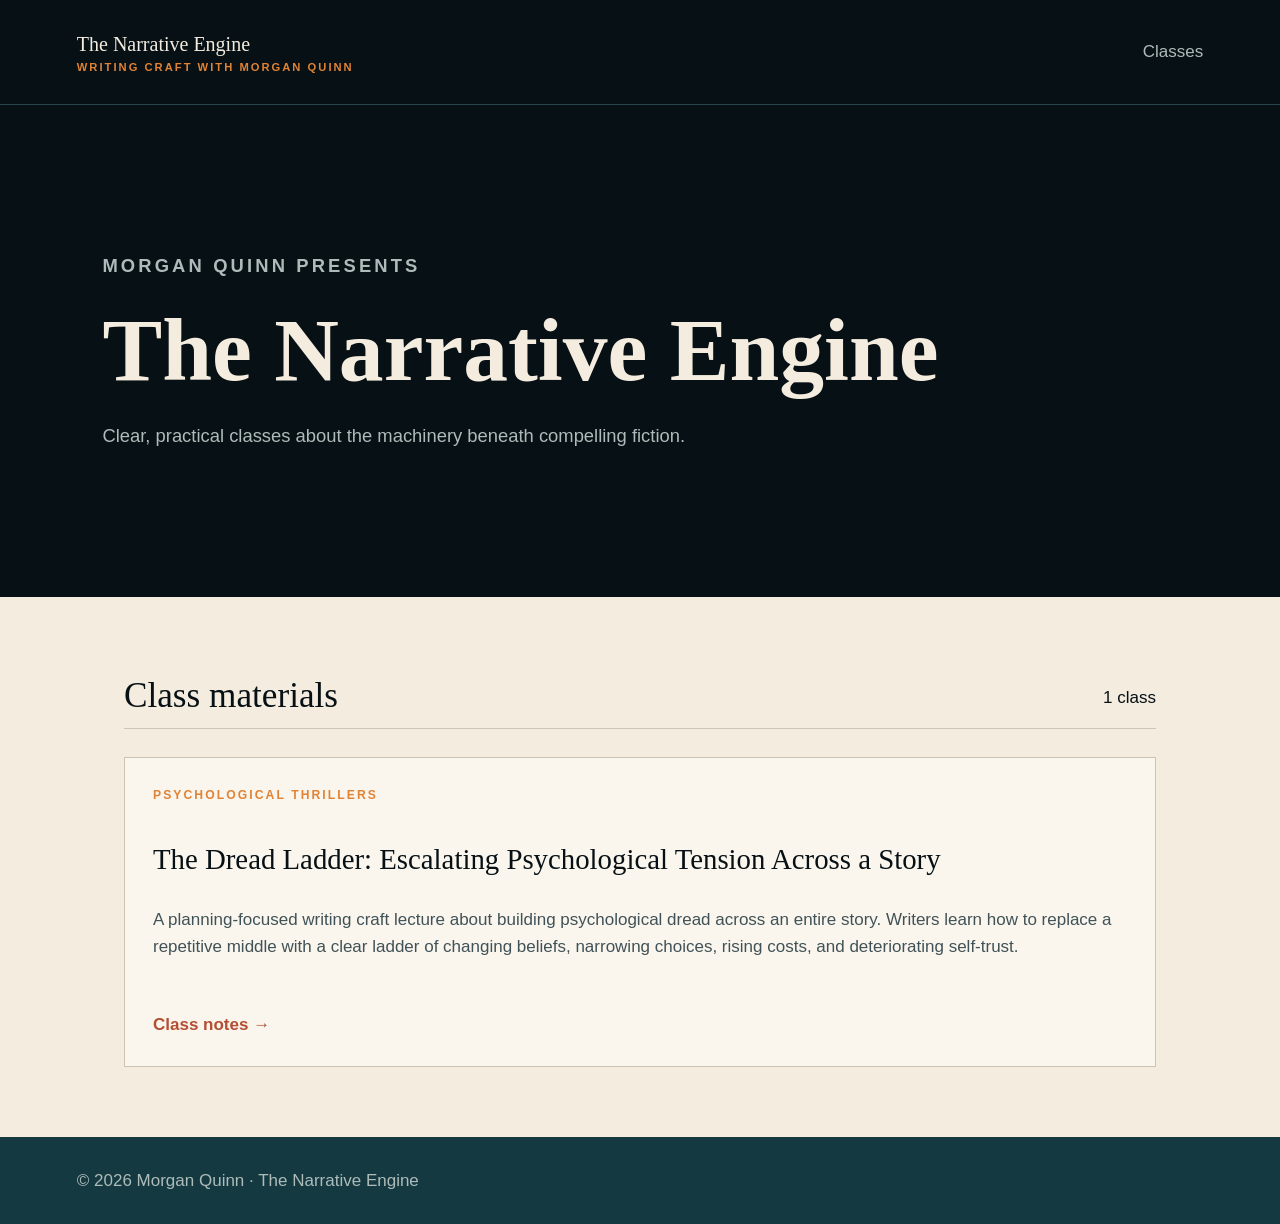
==== index.html @ a8697967 "Launch The Narrative Engine student site" ====
<!doctype html><html lang="en"><head><meta charset="utf-8"><meta name="viewport" content="width=device-width,initial-scale=1"><title>Writing craft classes | The Narrative Engine</title><meta name="description" content="Writing craft classes and student materials from Morgan Quinn."><link rel="stylesheet" href="assets/styles.css"></head><body><header class="masthead"><a class="wordmark" href="index.html">The Narrative Engine<span>Writing craft with Morgan Quinn</span></a><nav><a href="index.html#classes">Classes</a></nav></header><main><section class="hero"><div class="hero-inner"><p class="eyebrow">Morgan Quinn presents</p><h1>The Narrative Engine</h1><p>Clear, practical classes about the machinery beneath compelling fiction.</p></div></section><section class="page" id="classes"><div class="section-heading"><h2>Class materials</h2><p>1 class</p></div><div class="catalog"><a class="card" href="courses/the-dread-ladder/"><span class="eyebrow">Psychological thrillers</span><h2>The Dread Ladder: Escalating Psychological Tension Across a Story</h2><p>A planning-focused writing craft lecture about building psychological dread across an entire story. Writers learn how to replace a repetitive middle with a clear ladder of changing beliefs, narrowing choices, rising costs, and deteriorating self-trust.</p><footer>Class notes →</footer></a></div></section></main><footer class="site-footer">© 2026 Morgan Quinn · The Narrative Engine</footer></body></html>
---- assets/styles.css ----
:root{--ink:#071014;--petrol:#143941;--bone:#f3ecdf;--fog:#adbbb9;--copper:#b34f32;--amber:#e18334}*{box-sizing:border-box}body{margin:0;background:var(--bone);color:var(--ink);font-family:Inter,Aptos,"Segoe UI",sans-serif;font-size:17px;line-height:1.6}a{color:inherit}.masthead{background:var(--ink);color:var(--bone);padding:28px clamp(24px,6vw,84px);display:flex;align-items:center;justify-content:space-between;gap:24px}.wordmark{font-family:Georgia,serif;font-size:1.25rem;text-decoration:none}.wordmark span{display:block;color:var(--amber);font:700 .7rem/1.4 Inter,sans-serif;letter-spacing:.18em;text-transform:uppercase}.masthead nav a{color:var(--fog);text-decoration:none}.hero{background:var(--ink);color:var(--bone);padding:clamp(64px,10vw,130px) clamp(24px,8vw,110px);border-top:1px solid #29434a}.hero-inner,.page{max-width:1080px;margin:auto}.eyebrow{color:var(--amber);font-size:.76rem;font-weight:800;letter-spacing:.17em;text-transform:uppercase}.hero h1,.course-header h1{font:600 clamp(2.9rem,7vw,6.2rem)/.97 Georgia,serif;max-width:900px;margin:.3em 0}.hero p{max-width:680px;color:var(--fog);font-size:1.15rem}.page{padding:70px 24px}.section-heading{display:flex;justify-content:space-between;align-items:end;gap:20px;border-bottom:1px solid #cfc5b5;margin-bottom:28px}.section-heading h2{font:500 2.2rem Georgia,serif;margin:0 0 12px}.catalog{display:grid;grid-template-columns:repeat(auto-fit,minmax(280px,1fr));gap:20px}.card{display:flex;flex-direction:column;min-height:310px;padding:28px;border:1px solid #cec3b2;background:#faf6ee;text-decoration:none}.card:hover{border-color:var(--copper);transform:translateY(-2px)}.card h2{font:500 1.8rem/1.1 Georgia,serif;margin:38px 0 14px}.card p{color:#405257}.card footer{margin-top:auto;color:var(--copper);font-weight:800}.course-header{max-width:880px;padding:65px 0 40px}.course-header h1{font-size:clamp(2.7rem,6vw,5rem)}.course-header .description{font-size:1.18rem;color:#405257;max-width:760px}.subjects{display:flex;flex-wrap:wrap;gap:8px;margin:22px 0}.subjects span{border:1px solid #aeb9b6;color:var(--petrol);padding:5px 10px;font-size:.78rem;font-weight:700}.download{display:inline-block;background:var(--copper);color:white;padding:14px 18px;text-decoration:none;font-weight:800;margin:18px 0 55px}.download:hover{background:#873a28}.course-body{display:grid;grid-template-columns:minmax(0,1fr) 260px;gap:60px;border-top:1px solid #cfc5b5;padding-top:42px}.course-body h2{font:500 2rem Georgia,serif}.course-body aside{color:#405257}.privacy{font-size:.85rem;color:#657476;margin-top:70px}footer.site-footer{background:var(--petrol);color:var(--fog);padding:30px clamp(24px,6vw,84px)}@media(max-width:700px){.masthead{align-items:flex-start}.course-body{grid-template-columns:1fr}.hero h1{font-size:3.1rem}.page{padding-top:44px}}
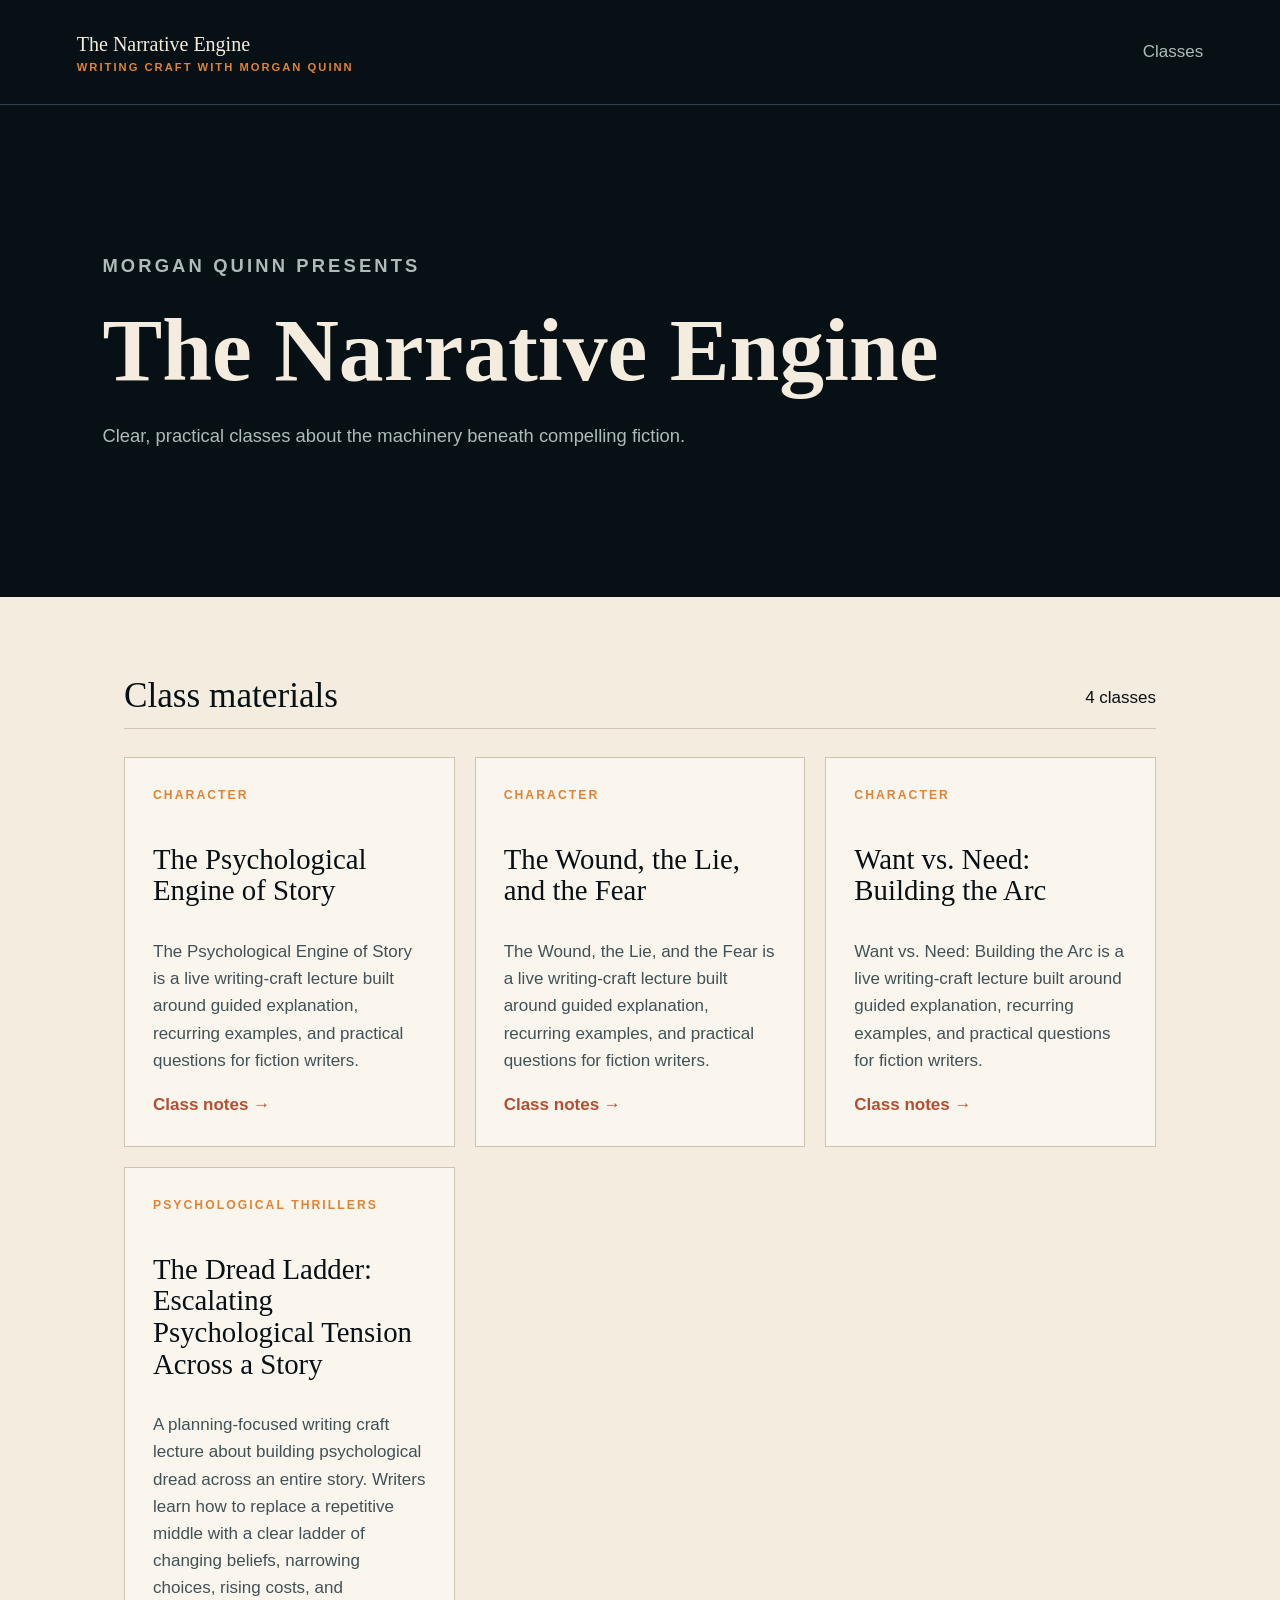
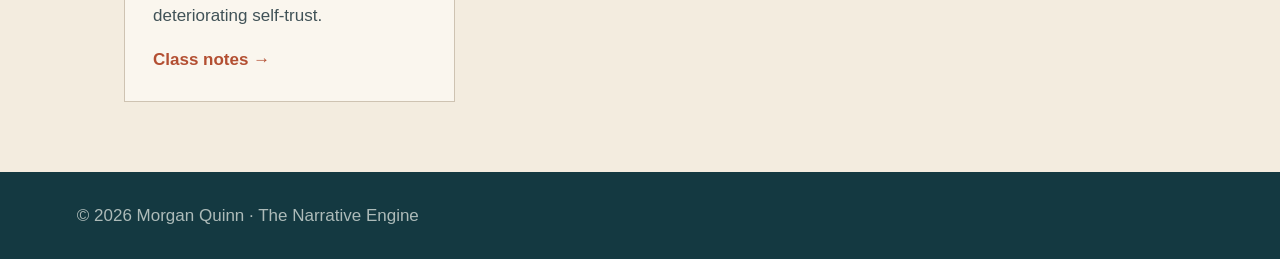
==== commit 09e15cfc: "Publish student materials" ====
--- a/index.html
+++ b/index.html
@@ -1 +1 @@
-<!doctype html><html lang="en"><head><meta charset="utf-8"><meta name="viewport" content="width=device-width,initial-scale=1"><title>Writing craft classes | The Narrative Engine</title><meta name="description" content="Writing craft classes and student materials from Morgan Quinn."><link rel="stylesheet" href="assets/styles.css"></head><body><header class="masthead"><a class="wordmark" href="index.html">The Narrative Engine<span>Writing craft with Morgan Quinn</span></a><nav><a href="index.html#classes">Classes</a></nav></header><main><section class="hero"><div class="hero-inner"><p class="eyebrow">Morgan Quinn presents</p><h1>The Narrative Engine</h1><p>Clear, practical classes about the machinery beneath compelling fiction.</p></div></section><section class="page" id="classes"><div class="section-heading"><h2>Class materials</h2><p>1 class</p></div><div class="catalog"><a class="card" href="courses/the-dread-ladder/"><span class="eyebrow">Psychological thrillers</span><h2>The Dread Ladder: Escalating Psychological Tension Across a Story</h2><p>A planning-focused writing craft lecture about building psychological dread across an entire story. Writers learn how to replace a repetitive middle with a clear ladder of changing beliefs, narrowing choices, rising costs, and deteriorating self-trust.</p><footer>Class notes →</footer></a></div></section></main><footer class="site-footer">© 2026 Morgan Quinn · The Narrative Engine</footer></body></html>+<!doctype html><html lang="en"><head><meta charset="utf-8"><meta name="viewport" content="width=device-width,initial-scale=1"><title>Writing craft classes | The Narrative Engine</title><meta name="description" content="Writing craft classes and student materials from Morgan Quinn."><link rel="stylesheet" href="assets/styles.css"></head><body><header class="masthead"><a class="wordmark" href="index.html">The Narrative Engine<span>Writing craft with Morgan Quinn</span></a><nav><a href="index.html#classes">Classes</a></nav></header><main><section class="hero"><div class="hero-inner"><p class="eyebrow">Morgan Quinn presents</p><h1>The Narrative Engine</h1><p>Clear, practical classes about the machinery beneath compelling fiction.</p></div></section><section class="page" id="classes"><div class="section-heading"><h2>Class materials</h2><p>4 classes</p></div><div class="catalog"><a class="card" href="courses/psychological-engine/"><span class="eyebrow">Character</span><h2>The Psychological Engine of Story</h2><p>The Psychological Engine of Story is a live writing-craft lecture built around guided explanation, recurring examples, and practical questions for fiction writers.</p><footer>Class notes →</footer></a><a class="card" href="courses/wound-lie-fear/"><span class="eyebrow">Character</span><h2>The Wound, the Lie, and the Fear</h2><p>The Wound, the Lie, and the Fear is a live writing-craft lecture built around guided explanation, recurring examples, and practical questions for fiction writers.</p><footer>Class notes →</footer></a><a class="card" href="courses/want-vs-need/"><span class="eyebrow">Character</span><h2>Want vs. Need: Building the Arc</h2><p>Want vs. Need: Building the Arc is a live writing-craft lecture built around guided explanation, recurring examples, and practical questions for fiction writers.</p><footer>Class notes →</footer></a><a class="card" href="courses/the-dread-ladder/"><span class="eyebrow">Psychological thrillers</span><h2>The Dread Ladder: Escalating Psychological Tension Across a Story</h2><p>A planning-focused writing craft lecture about building psychological dread across an entire story. Writers learn how to replace a repetitive middle with a clear ladder of changing beliefs, narrowing choices, rising costs, and deteriorating self-trust.</p><footer>Class notes →</footer></a></div></section></main><footer class="site-footer">© 2026 Morgan Quinn · The Narrative Engine</footer></body></html>
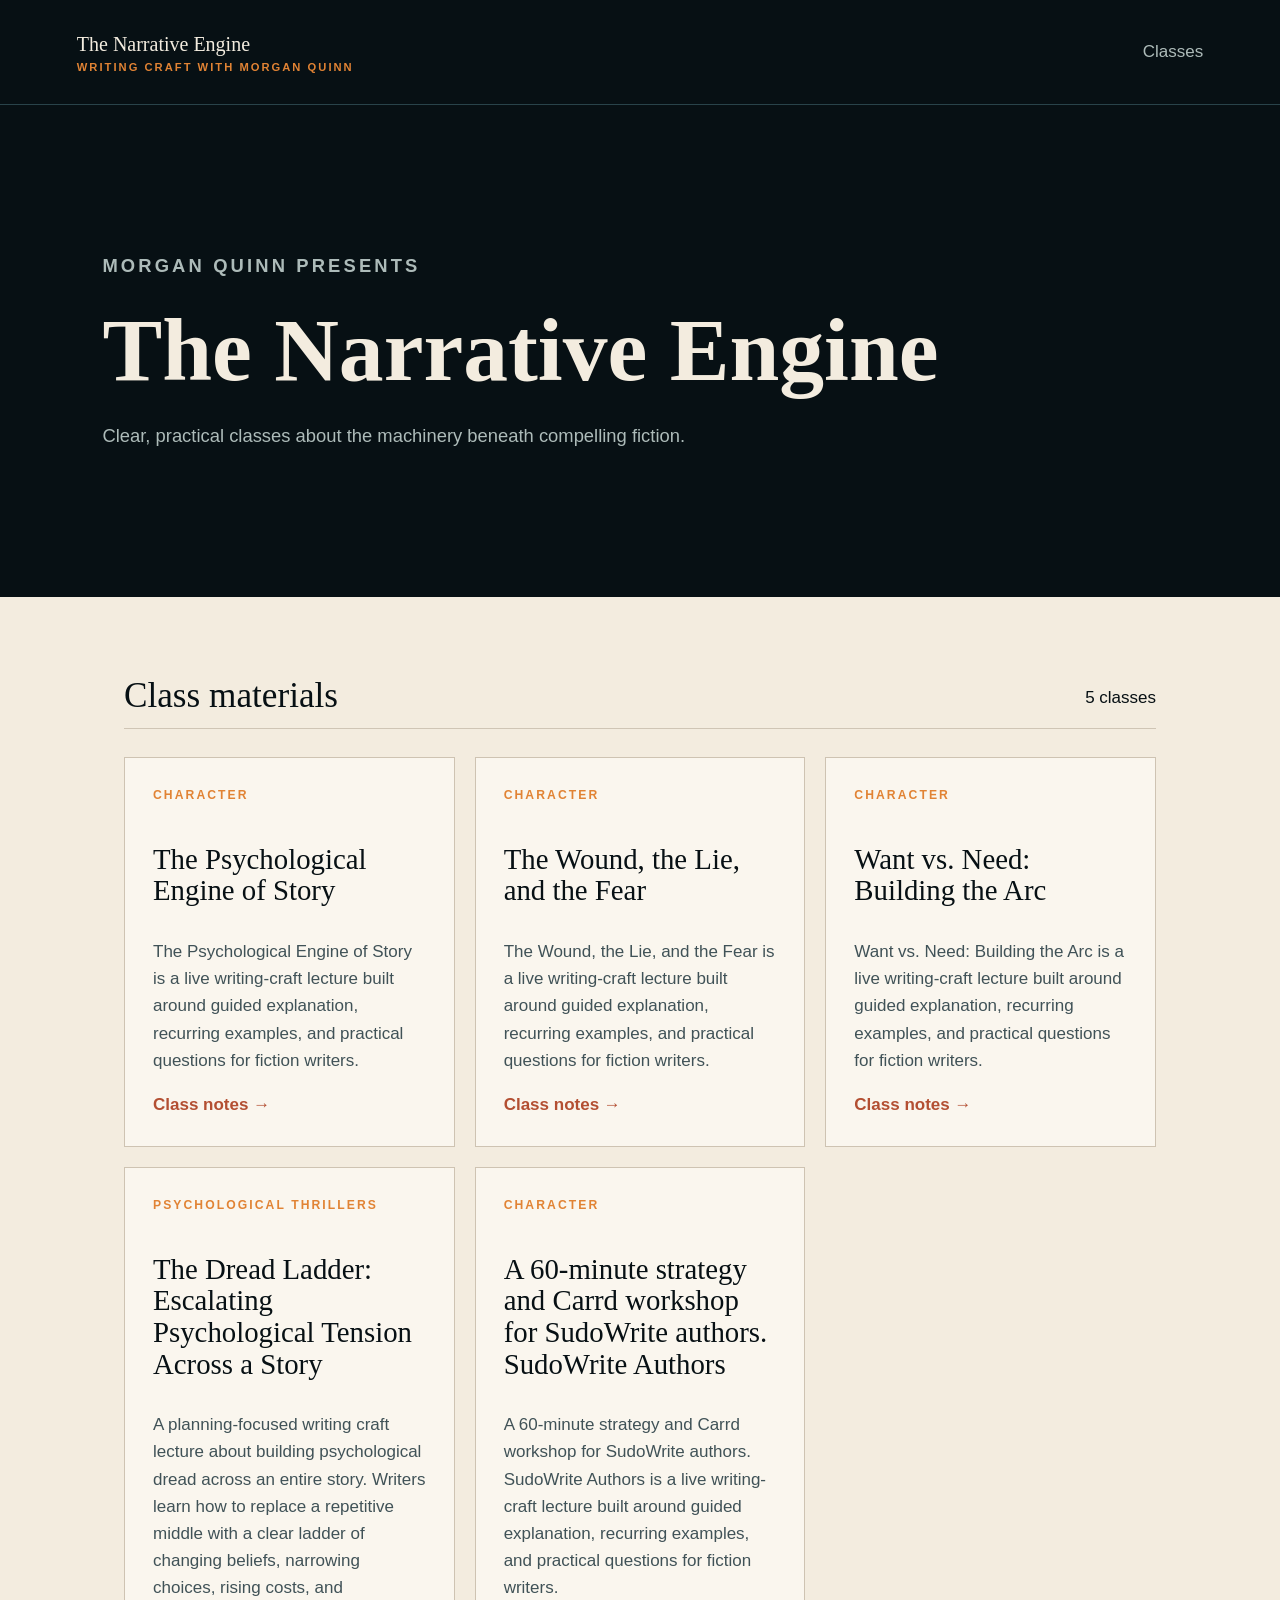
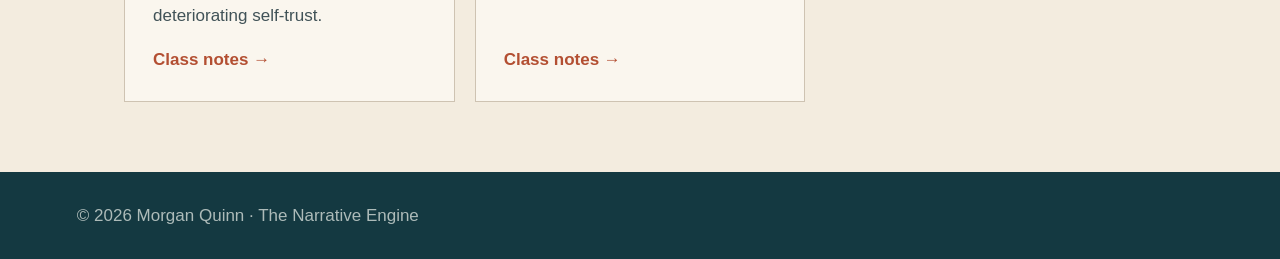
==== commit b79bf37a: "Publish student materials" ====
--- a/index.html
+++ b/index.html
@@ -1 +1 @@
-<!doctype html><html lang="en"><head><meta charset="utf-8"><meta name="viewport" content="width=device-width,initial-scale=1"><title>Writing craft classes | The Narrative Engine</title><meta name="description" content="Writing craft classes and student materials from Morgan Quinn."><link rel="stylesheet" href="assets/styles.css"></head><body><header class="masthead"><a class="wordmark" href="index.html">The Narrative Engine<span>Writing craft with Morgan Quinn</span></a><nav><a href="index.html#classes">Classes</a></nav></header><main><section class="hero"><div class="hero-inner"><p class="eyebrow">Morgan Quinn presents</p><h1>The Narrative Engine</h1><p>Clear, practical classes about the machinery beneath compelling fiction.</p></div></section><section class="page" id="classes"><div class="section-heading"><h2>Class materials</h2><p>4 classes</p></div><div class="catalog"><a class="card" href="courses/psychological-engine/"><span class="eyebrow">Character</span><h2>The Psychological Engine of Story</h2><p>The Psychological Engine of Story is a live writing-craft lecture built around guided explanation, recurring examples, and practical questions for fiction writers.</p><footer>Class notes →</footer></a><a class="card" href="courses/wound-lie-fear/"><span class="eyebrow">Character</span><h2>The Wound, the Lie, and the Fear</h2><p>The Wound, the Lie, and the Fear is a live writing-craft lecture built around guided explanation, recurring examples, and practical questions for fiction writers.</p><footer>Class notes →</footer></a><a class="card" href="courses/want-vs-need/"><span class="eyebrow">Character</span><h2>Want vs. Need: Building the Arc</h2><p>Want vs. Need: Building the Arc is a live writing-craft lecture built around guided explanation, recurring examples, and practical questions for fiction writers.</p><footer>Class notes →</footer></a><a class="card" href="courses/the-dread-ladder/"><span class="eyebrow">Psychological thrillers</span><h2>The Dread Ladder: Escalating Psychological Tension Across a Story</h2><p>A planning-focused writing craft lecture about building psychological dread across an entire story. Writers learn how to replace a repetitive middle with a clear ladder of changing beliefs, narrowing choices, rising costs, and deteriorating self-trust.</p><footer>Class notes →</footer></a></div></section></main><footer class="site-footer">© 2026 Morgan Quinn · The Narrative Engine</footer></body></html>+<!doctype html><html lang="en"><head><meta charset="utf-8"><meta name="viewport" content="width=device-width,initial-scale=1"><title>Writing craft classes | The Narrative Engine</title><meta name="description" content="Writing craft classes and student materials from Morgan Quinn."><link rel="stylesheet" href="assets/styles.css"></head><body><header class="masthead"><a class="wordmark" href="index.html">The Narrative Engine<span>Writing craft with Morgan Quinn</span></a><nav><a href="index.html#classes">Classes</a></nav></header><main><section class="hero"><div class="hero-inner"><p class="eyebrow">Morgan Quinn presents</p><h1>The Narrative Engine</h1><p>Clear, practical classes about the machinery beneath compelling fiction.</p></div></section><section class="page" id="classes"><div class="section-heading"><h2>Class materials</h2><p>5 classes</p></div><div class="catalog"><a class="card" href="courses/psychological-engine/"><span class="eyebrow">Character</span><h2>The Psychological Engine of Story</h2><p>The Psychological Engine of Story is a live writing-craft lecture built around guided explanation, recurring examples, and practical questions for fiction writers.</p><footer>Class notes →</footer></a><a class="card" href="courses/wound-lie-fear/"><span class="eyebrow">Character</span><h2>The Wound, the Lie, and the Fear</h2><p>The Wound, the Lie, and the Fear is a live writing-craft lecture built around guided explanation, recurring examples, and practical questions for fiction writers.</p><footer>Class notes →</footer></a><a class="card" href="courses/want-vs-need/"><span class="eyebrow">Character</span><h2>Want vs. Need: Building the Arc</h2><p>Want vs. Need: Building the Arc is a live writing-craft lecture built around guided explanation, recurring examples, and practical questions for fiction writers.</p><footer>Class notes →</footer></a><a class="card" href="courses/the-dread-ladder/"><span class="eyebrow">Psychological thrillers</span><h2>The Dread Ladder: Escalating Psychological Tension Across a Story</h2><p>A planning-focused writing craft lecture about building psychological dread across an entire story. Writers learn how to replace a repetitive middle with a clear ladder of changing beliefs, narrowing choices, rising costs, and deteriorating self-trust.</p><footer>Class notes →</footer></a><a class="card" href="courses/a-60-minute-strategy-and-carrd-workshop-for-sudowrite-authors-sudowrite-authors/"><span class="eyebrow">Character</span><h2>A 60-minute strategy and Carrd workshop for SudoWrite authors. SudoWrite Authors</h2><p>A 60-minute strategy and Carrd workshop for SudoWrite authors. SudoWrite Authors is a live writing-craft lecture built around guided explanation, recurring examples, and practical questions for fiction writers.</p><footer>Class notes →</footer></a></div></section></main><footer class="site-footer">© 2026 Morgan Quinn · The Narrative Engine</footer></body></html>
